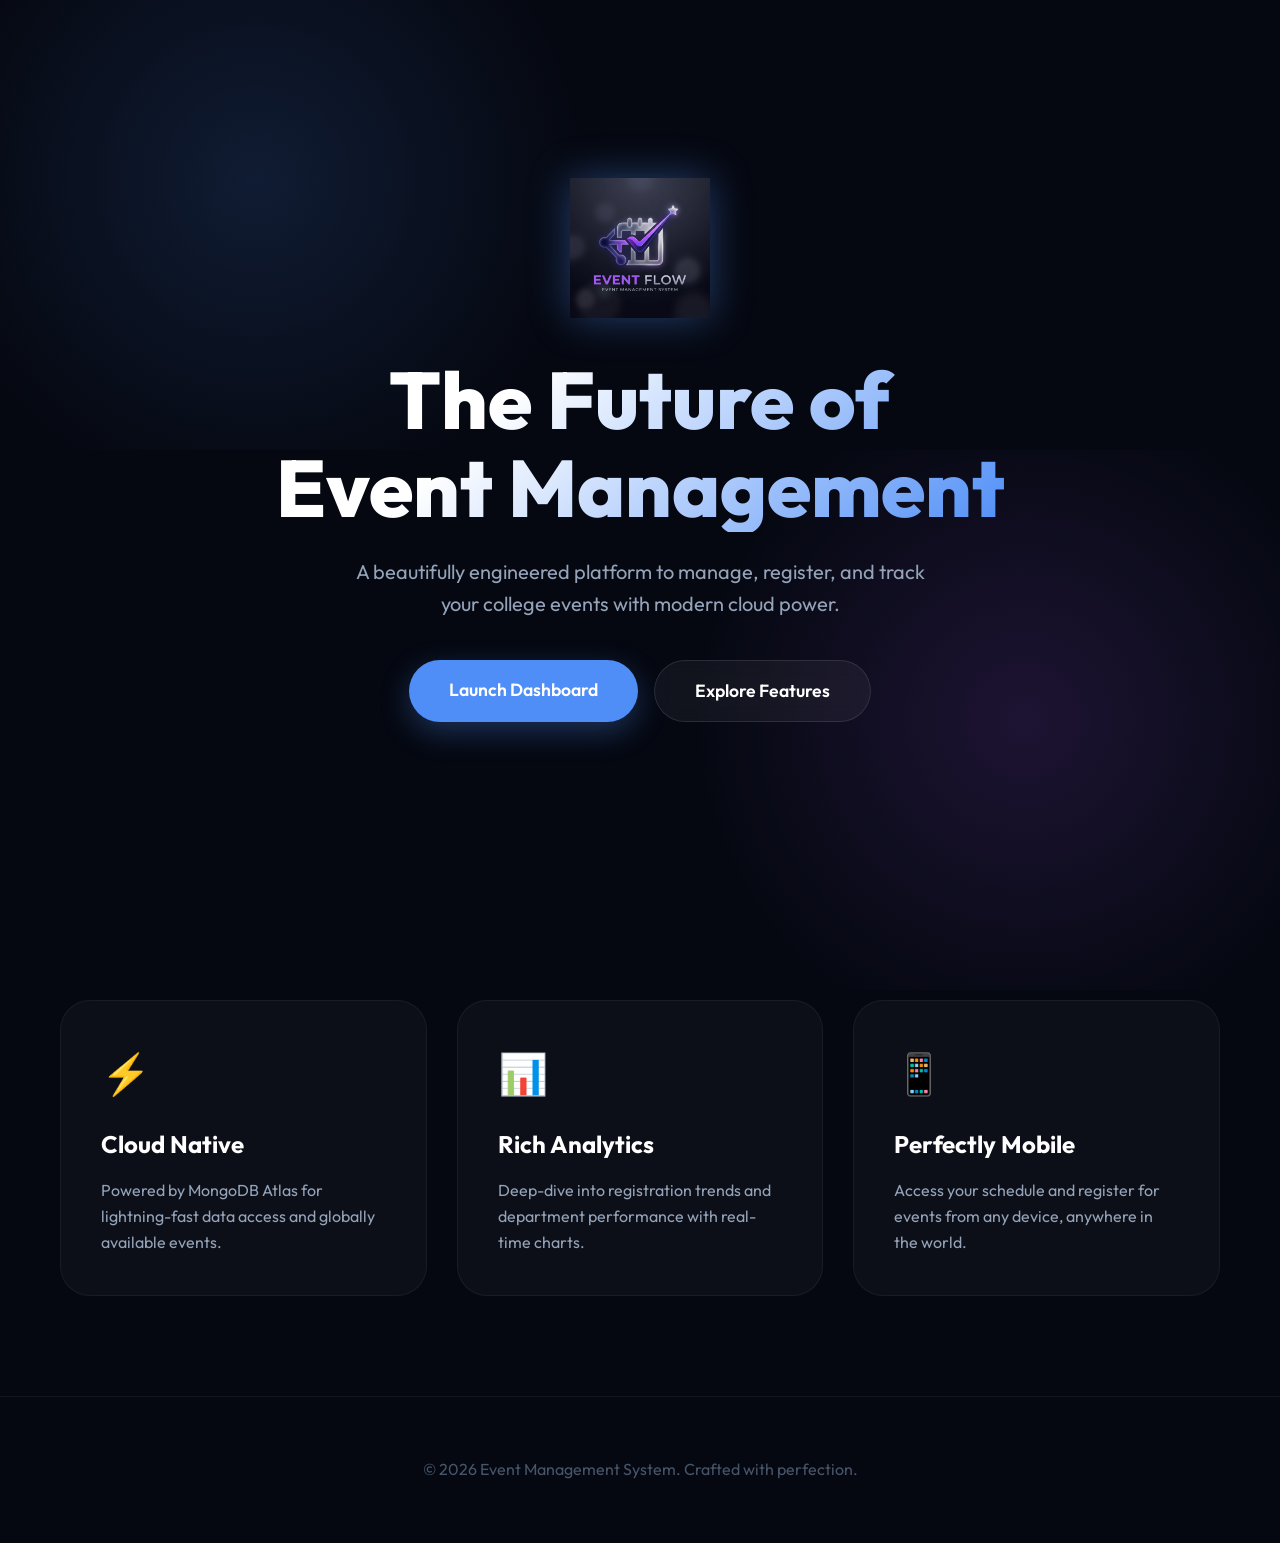
==== index.html @ 83a41660 "Initial commit: Event Management System with Flask backend, MongoDB integration, and responsive admi" ====
<!DOCTYPE html>
<html lang="en">
<head>
    <meta charset="UTF-8">
    <meta name="viewport" content="width=device-width, initial-scale=1.0">
    <title>EMS — Event Management Perfected</title>
    <link rel="stylesheet" href="/css/style.css">
    <link href="https://fonts.googleapis.com/css2?family=Outfit:wght@300;400;600;800&display=swap" rel="stylesheet">
    <style>
        :root {
            --primary-glow: radial-gradient(circle, rgba(79, 142, 247, 0.15), transparent 70%);
            --secondary-glow: radial-gradient(circle, rgba(168, 85, 247, 0.15), transparent 70%);
        }

        body {
            margin: 0;
            font-family: 'Outfit', sans-serif;
            background-color: #050811;
            color: #fff;
            overflow-x: hidden;
        }

        /* Hero Section */
        .hero {
            height: 100vh;
            display: flex;
            align-items: center;
            justify-content: center;
            position: relative;
            text-align: center;
            padding: 0 20px;
        }

        .glow-1 { position: absolute; top: -10%; left: -10%; width: 60%; height: 60%; background: var(--primary-glow); z-index: -1; }
        .glow-2 { position: absolute; bottom: -10%; right: -10%; width: 60%; height: 60%; background: var(--secondary-glow); z-index: -1; }

        .hero-content {
            max-width: 900px;
            animation: fadeInUp 1s ease-out;
        }

        .hero h1 {
            font-size: clamp(3rem, 8vw, 5rem);
            font-weight: 800;
            margin: 0;
            background: linear-gradient(135deg, #fff 30%, #4f8ef7);
            -webkit-background-clip: text;
            -webkit-text-fill-color: transparent;
            line-height: 1.1;
        }

        .hero p {
            font-size: 1.25rem;
            color: #94a3b8;
            margin: 24px 0 40px;
            line-height: 1.6;
        }

        .cta-group {
            display: flex;
            gap: 16px;
            justify-content: center;
        }

        .btn-hero {
            padding: 16px 40px;
            font-size: 1.1rem;
            font-weight: 600;
            border-radius: 50px;
            text-decoration: none;
            transition: all 0.3s cubic-bezier(0.4, 0, 0.2, 1);
        }

        .btn-primary {
            background: #4f8ef7;
            color: #fff;
            box-shadow: 0 10px 30px rgba(79, 142, 247, 0.3);
        }

        .btn-primary:hover {
            transform: translateY(-5px);
            box-shadow: 0 20px 40px rgba(79, 142, 247, 0.4);
        }

        .btn-outline {
            border: 1px solid rgba(255, 255, 255, 0.1);
            color: #fff;
            background: rgba(255, 255, 255, 0.05);
            backdrop-filter: blur(10px);
        }

        .btn-outline:hover {
            background: rgba(255, 255, 255, 0.1);
            border-color: rgba(255, 255, 255, 0.3);
        }

        /* Features Section */
        .features {
            padding: 100px 20px;
            max-width: 1200px;
            margin: 0 auto;
            display: grid;
            grid-template-columns: repeat(auto-fit, minmax(300px, 1fr));
            gap: 30px;
        }

        .feat-card {
            background: rgba(255, 255, 255, 0.03);
            border: 1px solid rgba(255, 255, 255, 0.05);
            padding: 40px;
            border-radius: 30px;
            transition: all 0.3s ease;
            text-align: left;
        }

        .feat-card:hover {
            background: rgba(255, 255, 255, 0.05);
            border-color: #4f8ef7;
            transform: translateY(-10px);
        }

        .feat-icon {
            font-size: 2.5rem;
            margin-bottom: 20px;
            display: block;
        }

        .feat-card h3 {
            font-size: 1.5rem;
            margin: 0 0 15px;
        }

        .feat-card p {
            color: #94a3b8;
            line-height: 1.6;
        }

        @keyframes fadeInUp {
            from { opacity: 0; transform: translateY(30px); }
            to { opacity: 1; transform: translateY(0); }
        }

        /* Floating Animation */
        .floating {
            animation: floating 3s ease-in-out infinite;
        }

        @keyframes floating {
            0%, 100% { transform: translateY(0); }
            50% { transform: translateY(-20px); }
        }

        @media (max-width: 768px) {
            .cta-group { flex-direction: column; }
            .hero h1 { font-size: 3rem; }
        }
    </style>
</head>
<body>
    <div class="glow-1"></div>
    <div class="glow-2"></div>

    <section class="hero">
        <div class="hero-content">
            <div class="floating" style="margin-bottom: 30px;">
                <img src="/assets/images/logo.png" alt="EMS Logo" style="width: 140px; height: 140px; object-fit: contain; filter: drop-shadow(0 0 20px rgba(79, 142, 247, 0.4));">
            </div>
            <h1>The Future of <br>Event Management</h1>
            <p>A beautifully engineered platform to manage, register, and track <br>your college events with modern cloud power.</p>
            <div class="cta-group">
                <a href="/login.html" class="btn-hero btn-primary">Launch Dashboard</a>
                <a href="#features" class="btn-hero btn-outline">Explore Features</a>
            </div>
        </div>
    </section>

    <section class="features" id="features">
        <div class="feat-card">
            <span class="feat-icon">⚡</span>
            <h3>Cloud Native</h3>
            <p>Powered by MongoDB Atlas for lightning-fast data access and globally available events.</p>
        </div>
        <div class="feat-card">
            <span class="feat-icon">📊</span>
            <h3>Rich Analytics</h3>
            <p>Deep-dive into registration trends and department performance with real-time charts.</p>
        </div>
        <div class="feat-card">
            <span class="feat-icon">📱</span>
            <h3>Perfectly Mobile</h3>
            <p>Access your schedule and register for events from any device, anywhere in the world.</p>
        </div>
    </section>

    <footer style="padding: 60px 20px; text-align: center; border-top: 1px solid rgba(255,255,255,0.05); color: #475569;">
        &copy; 2026 Event Management System. Crafted with perfection.
    </footer>
</body>
</html>
---- css/style.css ----
/* =========================================
   Event Management System — Global Styles
   Premium Dark Glassmorphism Theme
   ========================================= */

@import url('https://fonts.googleapis.com/css2?family=Inter:wght@300;400;500;600;700;800&display=swap');

/* ========== CSS VARIABLES ========== */
:root {
  --bg-primary:       #0a0e1a;
  --bg-secondary:     #0f1525;
  --bg-card:          rgba(255,255,255,0.05);
  --bg-card-hover:    rgba(255,255,255,0.09);
  --glass-border:     rgba(255,255,255,0.10);
  --glass-shadow:     0 8px 32px rgba(0,0,0,0.4);

  --accent-blue:      #4f8ef7;
  --accent-purple:    #a855f7;
  --accent-green:     #22c55e;
  --accent-orange:    #f97316;
  --accent-red:       #ef4444;
  --accent-cyan:      #06b6d4;
  --accent-pink:      #ec4899;

  --text-primary:     #f1f5f9;
  --text-secondary:   #94a3b8;
  --text-muted:       #64748b;

  --sidebar-width:    260px;
  --navbar-height:    64px;

  --border-radius:    12px;
  --border-radius-lg: 20px;
  --transition:       all 0.25s cubic-bezier(0.4, 0, 0.2, 1);
}

/* ========== RESET ========== */
*, *::before, *::after { box-sizing: border-box; margin: 0; padding: 0; }
html { scroll-behavior: smooth; }
body {
  font-family: 'Inter', -apple-system, sans-serif;
  background: var(--bg-primary);
  color: var(--text-primary);
  min-height: 100vh;
  line-height: 1.6;
  overflow-x: hidden;
}
a { text-decoration: none; color: inherit; }
img { max-width: 100%; }
ul { list-style: none; }
input, textarea, select, button { font-family: inherit; }

/* ========== SCROLLBAR ========== */
::-webkit-scrollbar { width: 6px; height: 6px; }
::-webkit-scrollbar-track { background: var(--bg-secondary); }
::-webkit-scrollbar-thumb { background: var(--glass-border); border-radius: 3px; }
::-webkit-scrollbar-thumb:hover { background: var(--accent-blue); }

/* ========== LAYOUT ========== */
.app-wrapper {
  display: flex;
  min-height: 100vh;
}

/* ========== SIDEBAR ========== */
.sidebar {
  width: var(--sidebar-width);
  min-height: 100vh;
  background: var(--bg-secondary);
  border-right: 1px solid var(--glass-border);
  display: flex;
  flex-direction: column;
  position: fixed;
  top: 0; left: 0;
  z-index: 100;
  transition: var(--transition);
}
.sidebar-logo {
  padding: 24px 20px;
  border-bottom: 1px solid var(--glass-border);
  display: flex;
  align-items: center;
  gap: 12px;
}
.sidebar-logo .logo-icon {
  width: 42px; height: 42px;
  display: flex; align-items: center; justify-content: center;
  overflow: hidden;
}
.sidebar-logo .logo-icon img {
  width: 100%; height: 100%; object-fit: contain;
}
.sidebar-logo h2 {
  font-size: 16px; font-weight: 700;
  background: linear-gradient(135deg, var(--accent-blue), var(--accent-purple));
  -webkit-background-clip: text; -webkit-text-fill-color: transparent;
  line-height: 1.2;
}
.sidebar-logo span { font-size: 11px; color: var(--text-muted); font-weight: 500; }

.sidebar-nav { flex: 1; padding: 16px 12px; overflow-y: auto; }
.nav-section-title {
  font-size: 10px; font-weight: 700; letter-spacing: 1.2px;
  color: var(--text-muted); text-transform: uppercase;
  padding: 8px 8px 6px; margin-top: 12px;
}
.nav-item {
  display: flex; align-items: center; gap: 12px;
  padding: 11px 12px; border-radius: 10px;
  margin-bottom: 2px; cursor: pointer;
  color: var(--text-secondary);
  transition: var(--transition); font-size: 14px; font-weight: 500;
}
.nav-item:hover {
  background: var(--bg-card-hover);
  color: var(--text-primary);
}
.nav-item.active {
  background: linear-gradient(135deg, rgba(79,142,247,0.2), rgba(168,85,247,0.15));
  color: var(--accent-blue);
  border: 1px solid rgba(79,142,247,0.2);
}
.nav-item .nav-icon { font-size: 18px; width: 20px; text-align: center; }
.nav-item.logout-item { color: var(--accent-red); margin-top: 8px; }
.nav-item.logout-item:hover { background: rgba(239,68,68,0.1); }

.sidebar-user {
  padding: 16px 12px;
  border-top: 1px solid var(--glass-border);
  display: flex; align-items: center; gap: 10px;
}
.sidebar-user .avatar {
  width: 38px; height: 38px; border-radius: 50%;
  background: linear-gradient(135deg, var(--accent-blue), var(--accent-purple));
  display: flex; align-items: center; justify-content: center;
  font-weight: 700; font-size: 14px;
}
.sidebar-user .user-info { flex: 1; min-width: 0; }
.sidebar-user .user-name { font-size: 13px; font-weight: 600; truncate; }
.sidebar-user .user-role {
  font-size: 11px; color: var(--text-muted); text-transform: capitalize;
  background: var(--bg-card); border-radius: 4px; padding: 1px 6px;
  display: inline-block; margin-top: 1px;
}

/* ========== MAIN CONTENT ========== */
.main-content {
  margin-left: var(--sidebar-width);
  flex: 1;
  min-height: 100vh;
  display: flex;
  flex-direction: column;
}

/* ========== NAVBAR ========== */
.navbar {
  height: var(--navbar-height);
  background: rgba(15,21,37,0.8);
  backdrop-filter: blur(20px);
  border-bottom: 1px solid var(--glass-border);
  display: flex; align-items: center; justify-content: space-between;
  padding: 0 28px;
  position: sticky; top: 0; z-index: 90;
}
.navbar-left { display: flex; align-items: center; gap: 12px; }
.navbar-title { font-size: 20px; font-weight: 700; }
.navbar-subtitle { font-size: 13px; color: var(--text-muted); }
.navbar-right { display: flex; align-items: center; gap: 16px; }
.btn-menu-toggle {
  display: none; background: none; border: none;
  color: var(--text-primary); font-size: 22px; cursor: pointer;
}
.breadcrumb { display: flex; align-items: center; gap: 6px; font-size: 13px; color: var(--text-muted); }
.breadcrumb span { color: var(--accent-blue); font-weight: 600; }

/* ========== PAGE CONTENT ========== */
.page-content { padding: 28px; flex: 1; }
.page-header {
  display: flex; align-items: center; justify-content: space-between;
  margin-bottom: 28px; flex-wrap: wrap; gap: 12px;
}
.page-header h1 { font-size: 24px; font-weight: 700; }
.page-header p { font-size: 14px; color: var(--text-muted); margin-top: 2px; }

/* ========== STAT CARDS ========== */
.stats-grid {
  display: grid;
  grid-template-columns: repeat(auto-fit, minmax(200px, 1fr));
  gap: 20px;
  margin-bottom: 28px;
}
.stat-card {
  background: var(--bg-card);
  border: 1px solid var(--glass-border);
  border-radius: var(--border-radius);
  padding: 22px;
  backdrop-filter: blur(10px);
  transition: var(--transition);
  position: relative; overflow: hidden;
}
.stat-card::before {
  content: '';
  position: absolute; top: 0; left: 0; right: 0;
  height: 3px;
  background: linear-gradient(90deg, var(--card-color1, var(--accent-blue)), var(--card-color2, var(--accent-purple)));
}
.stat-card:hover {
  border-color: rgba(79,142,247,0.3);
  transform: translateY(-2px);
  box-shadow: var(--glass-shadow);
}
.stat-icon {
  font-size: 28px; margin-bottom: 12px;
  display: inline-flex; align-items: center; justify-content: center;
  width: 52px; height: 52px; border-radius: 12px;
  background: var(--bg-card-hover);
}
.stat-value { font-size: 32px; font-weight: 800; line-height: 1; margin-bottom: 4px; }
.stat-label { font-size: 13px; color: var(--text-muted); font-weight: 500; }

/* ========== CARD ========== */
.card {
  background: var(--bg-card);
  border: 1px solid var(--glass-border);
  border-radius: var(--border-radius-lg);
  padding: 24px;
  backdrop-filter: blur(10px);
}
.card-header {
  display: flex; align-items: center; justify-content: space-between;
  margin-bottom: 20px; flex-wrap: wrap; gap: 10px;
}
.card-title { font-size: 16px; font-weight: 700; }
.card-subtitle { font-size: 13px; color: var(--text-muted); margin-top: 2px; }

/* ========== GRID LAYOUTS ========== */
.grid-2 { display: grid; grid-template-columns: repeat(auto-fit, minmax(400px, 1fr)); gap: 20px; }
.grid-3 { display: grid; grid-template-columns: repeat(auto-fit, minmax(280px, 1fr)); gap: 20px; }

/* ========== BUTTONS ========== */
.btn {
  display: inline-flex; align-items: center; gap: 8px;
  padding: 9px 18px; border-radius: 9px;
  font-size: 14px; font-weight: 600; cursor: pointer;
  border: none; transition: var(--transition); white-space: nowrap;
}
.btn-primary {
  background: linear-gradient(135deg, var(--accent-blue), var(--accent-purple));
  color: #fff;
}
.btn-primary:hover { opacity: 0.9; transform: translateY(-1px); box-shadow: 0 4px 20px rgba(79,142,247,0.35); }
.btn-secondary {
  background: var(--bg-card);
  border: 1px solid var(--glass-border);
  color: var(--text-primary);
}
.btn-secondary:hover { background: var(--bg-card-hover); }
.btn-danger { background: rgba(239,68,68,0.15); border: 1px solid rgba(239,68,68,0.3); color: var(--accent-red); }
.btn-danger:hover { background: rgba(239,68,68,0.25); }
.btn-success { background: rgba(34,197,94,0.15); border: 1px solid rgba(34,197,94,0.3); color: var(--accent-green); }
.btn-success:hover { background: rgba(34,197,94,0.25); }
.btn-sm { padding: 6px 12px; font-size: 12px; border-radius: 7px; }
.btn-icon { padding: 8px; border-radius: 8px; }

/* ========== TABLE ========== */
.table-container { overflow-x: auto; border-radius: 12px; }
table { width: 100%; border-collapse: collapse; font-size: 14px; }
thead tr { border-bottom: 1px solid var(--glass-border); }
thead th {
  padding: 12px 16px; text-align: left;
  font-size: 12px; font-weight: 700; letter-spacing: 0.5px;
  color: var(--text-muted); text-transform: uppercase; white-space: nowrap;
}
tbody tr {
  border-bottom: 1px solid rgba(255,255,255,0.04);
  transition: var(--transition);
}
tbody tr:hover { background: var(--bg-card-hover); }
tbody td { padding: 14px 16px; color: var(--text-secondary); }
.td-name { color: var(--text-primary); font-weight: 600; }
.td-actions { display: flex; gap: 6px; }
.empty-state {
  text-align: center; padding: 48px 24px; color: var(--text-muted);
}
.empty-state .empty-icon { font-size: 48px; margin-bottom: 12px; }

/* ========== BADGES ========== */
.badge {
  display: inline-flex; align-items: center; gap: 4px;
  padding: 3px 10px; border-radius: 20px;
  font-size: 11px; font-weight: 700; letter-spacing: 0.3px;
}
.badge-blue    { background: rgba(79,142,247,0.15); color: var(--accent-blue); }
.badge-green   { background: rgba(34,197,94,0.15);  color: var(--accent-green); }
.badge-orange  { background: rgba(249,115,22,0.15); color: var(--accent-orange); }
.badge-red     { background: rgba(239,68,68,0.15);  color: var(--accent-red); }
.badge-purple  { background: rgba(168,85,247,0.15); color: var(--accent-purple); }
.badge-cyan    { background: rgba(6,182,212,0.15);  color: var(--accent-cyan); }

/* ========== FORMS ========== */
.form-group { margin-bottom: 18px; }
.form-label { display: block; font-size: 13px; font-weight: 600; margin-bottom: 7px; color: var(--text-secondary); }
.form-control {
  width: 100%; padding: 10px 14px;
  background: rgba(255,255,255,0.05);
  border: 1px solid var(--glass-border);
  border-radius: 9px; color: var(--text-primary);
  font-size: 14px; transition: var(--transition);
}
.form-control:focus {
  outline: none;
  border-color: var(--accent-blue);
  box-shadow: 0 0 0 3px rgba(79,142,247,0.15);
}
.form-control::placeholder { color: var(--text-muted); }
.form-control option { background: var(--bg-secondary); }
.form-row { display: grid; grid-template-columns: 1fr 1fr; gap: 16px; }

/* ========== MODAL ========== */
.modal-overlay {
  position: fixed; inset: 0;
  background: rgba(0,0,0,0.6);
  backdrop-filter: blur(4px);
  display: flex; align-items: center; justify-content: center;
  z-index: 200; opacity: 0; pointer-events: none;
  transition: var(--transition);
}
.modal-overlay.active { opacity: 1; pointer-events: all; }
.modal {
  background: var(--bg-secondary);
  border: 1px solid var(--glass-border);
  border-radius: var(--border-radius-lg);
  padding: 28px; width: 100%; max-width: 540px;
  max-height: 90vh; overflow-y: auto;
  transform: translateY(20px) scale(0.97);
  transition: var(--transition);
}
.modal-overlay.active .modal { transform: translateY(0) scale(1); }
.modal-header {
  display: flex; align-items: center; justify-content: space-between;
  margin-bottom: 24px;
}
.modal-title { font-size: 18px; font-weight: 700; }
.modal-close {
  background: none; border: none; color: var(--text-muted);
  font-size: 22px; cursor: pointer; line-height: 1;
  transition: var(--transition);
}
.modal-close:hover { color: var(--text-primary); }
.modal-footer { display: flex; gap: 10px; justify-content: flex-end; margin-top: 24px; }

/* ========== SEARCH & FILTER BAR ========== */
.toolbar {
  display: flex; align-items: center; gap: 12px;
  margin-bottom: 20px; flex-wrap: wrap;
}
.search-box {
  position: relative; flex: 1; min-width: 200px; max-width: 320px;
}
.search-box .search-icon {
  position: absolute; left: 12px; top: 50%; transform: translateY(-50%);
  color: var(--text-muted); font-size: 16px;
}
.search-box input {
  padding-left: 38px; width: 100%;
}

/* ========== TOAST ========== */
.toast-container {
  position: fixed; bottom: 24px; right: 24px;
  display: flex; flex-direction: column; gap: 10px;
  z-index: 999;
}
.toast {
  background: var(--bg-secondary);
  border: 1px solid var(--glass-border);
  border-radius: 10px;
  padding: 14px 18px;
  display: flex; align-items: center; gap: 12px;
  min-width: 280px; max-width: 360px;
  box-shadow: 0 8px 32px rgba(0,0,0,0.4);
  animation: slideIn 0.3s ease;
  font-size: 14px; font-weight: 500;
}
.toast.success { border-left: 4px solid var(--accent-green); }
.toast.error   { border-left: 4px solid var(--accent-red); }
.toast.info    { border-left: 4px solid var(--accent-blue); }
@keyframes slideIn { from { transform: translateX(100%); opacity: 0; } to { transform: translateX(0); opacity: 1; } }
@keyframes fadeOut { to { opacity: 0; transform: translateX(100%); } }

/* ========== CHART WRAPPER ========== */
.chart-wrapper { position: relative; width: 100%; }

/* ========== LOGIN PAGE ========== */
.login-page {
  min-height: 100vh;
  display: flex; align-items: center; justify-content: center;
  background: var(--bg-primary);
  position: relative; overflow: hidden;
}
.login-bg {
  position: absolute; inset: 0;
  background:
    radial-gradient(ellipse 60% 50% at 20% 20%, rgba(79,142,247,0.12), transparent),
    radial-gradient(ellipse 50% 50% at 80% 80%, rgba(168,85,247,0.10), transparent);
}
.login-card {
  position: relative;
  background: rgba(15,21,37,0.8);
  border: 1px solid var(--glass-border);
  border-radius: 24px;
  padding: 44px 40px;
  width: 100%; max-width: 440px;
  backdrop-filter: blur(20px);
  box-shadow: var(--glass-shadow);
}
.login-logo {
  text-align: center; margin-bottom: 32px;
}
.login-logo .logo-big {
  width: 80px; height: 80px;
  display: inline-flex; align-items: center; justify-content: center;
  margin-bottom: 12px;
}
.login-logo .logo-big img {
  width: 100%; height: 100%; object-fit: contain;
}
.login-logo h1 { font-size: 22px; font-weight: 800; }
.login-logo p { font-size: 13px; color: var(--text-muted); margin-top: 4px; }
.login-tabs {
  display: flex; gap: 0; background: var(--bg-card);
  border-radius: 9px; padding: 3px; margin-bottom: 24px;
}
.login-tab {
  flex: 1; padding: 8px; border-radius: 7px;
  text-align: center; font-size: 13px; font-weight: 600;
  cursor: pointer; color: var(--text-muted); transition: var(--transition);
}
.login-tab.active { background: var(--accent-blue); color: #fff; }
.login-btn {
  width: 100%; padding: 13px; border-radius: 10px;
  background: linear-gradient(135deg, var(--accent-blue), var(--accent-purple));
  color: #fff; font-size: 15px; font-weight: 700; border: none;
  cursor: pointer; transition: var(--transition); margin-top: 8px;
}
.login-btn:hover { opacity: 0.9; transform: translateY(-1px); box-shadow: 0 8px 24px rgba(79,142,247,0.35); }
.login-divider {
  text-align: center; color: var(--text-muted); font-size: 12px;
  margin: 16px 0; position: relative;
}
.login-divider::before, .login-divider::after {
  content: ''; position: absolute; top: 50%; height: 1px;
  width: 42%; background: var(--glass-border);
}
.login-divider::before { left: 0; }
.login-divider::after { right: 0; }
.register-link a { color: var(--accent-blue); font-weight: 600; }

/* ========== ANIMATIONS ========== */
@keyframes fadeIn { from { opacity: 0; } to { opacity: 1; } }
@keyframes slideUp { from { transform: translateY(20px); opacity: 0; } to { transform: translateY(0); opacity: 1; } }
@keyframes float { 0%, 100% { transform: translateY(0); } 50% { transform: translateY(-10px); } }
@keyframes pulseGlow { 0%, 100% { opacity: 0.5; transform: scale(1); } 50% { opacity: 0.8; transform: scale(1.05); } }

.animate-fade { animation: fadeIn 0.6s ease forwards; }
.animate-slide { animation: slideUp 0.6s ease forwards; }
.floating { animation: float 3s ease-in-out infinite; }

/* Enhanced Glass Effect */
.glass {
  background: rgba(255, 255, 255, 0.03);
  backdrop-filter: blur(12px) saturate(180%);
  border: 1px solid rgba(255, 255, 255, 0.08);
  box-shadow: 0 8px 32px 0 rgba(0, 0, 0, 0.37);
}

.glass:hover {
  background: rgba(255, 255, 255, 0.06);
  border-color: rgba(255, 255, 255, 0.2);
}

/* ========== LOADING ========== */
.loading-spinner {
  display: inline-block; width: 20px; height: 20px;
  border: 3px solid rgba(255,255,255,0.2);
  border-top-color: #fff; border-radius: 50%;
  animation: spin 0.8s linear infinite;
}
@keyframes spin { to { transform: rotate(360deg); } }
.page-loader {
  display: flex; align-items: center; justify-content: center;
  min-height: 200px; color: var(--text-muted); gap: 12px;
}

/* ========== EVENT CARDS ========== */
.events-grid { display: grid; grid-template-columns: repeat(auto-fill, minmax(300px, 1fr)); gap: 20px; }
.event-card {
  background: var(--bg-card);
  border: 1px solid var(--glass-border);
  border-radius: var(--border-radius);
  padding: 20px; transition: var(--transition);
  position: relative; overflow: hidden;
}
.event-card::after {
  content: '';
  position: absolute; top: 0; right: 0;
  width: 120px; height: 120px;
  background: radial-gradient(circle, rgba(79,142,247,0.08), transparent);
  border-radius: 50%;
}
.event-card:hover { border-color: rgba(79,142,247,0.3); transform: translateY(-2px); box-shadow: var(--glass-shadow); }
.event-card-header { display: flex; align-items: flex-start; justify-content: space-between; margin-bottom: 12px; }
.event-date-badge {
  background: var(--bg-card-hover);
  border-radius: 8px; padding: 6px 10px;
  text-align: center; min-width: 50px;
}
.event-date-badge .day { font-size: 22px; font-weight: 800; line-height: 1; }
.event-date-badge .month { font-size: 10px; font-weight: 600; color: var(--accent-blue); text-transform: uppercase; }
.event-title { font-size: 16px; font-weight: 700; margin-bottom: 6px; }
.event-meta { display: flex; flex-direction: column; gap: 4px; margin-bottom: 14px; }
.event-meta-item { display: flex; align-items: center; gap: 6px; font-size: 12px; color: var(--text-muted); }
.event-footer { display: flex; align-items: center; justify-content: space-between; flex-wrap: wrap; gap: 8px; }
.capacity-bar { margin-top: 10px; }
.capacity-bar-track {
  height: 4px; background: var(--bg-card-hover);
  border-radius: 2px; overflow: hidden;
}
.capacity-bar-fill {
  height: 100%; border-radius: 2px;
  background: linear-gradient(90deg, var(--accent-blue), var(--accent-purple));
  transition: width 0.5s ease;
}

/* ========== RESPONSIVE ========== */
@media (max-width: 1024px) {
  .form-row { grid-template-columns: 1fr; }
}
@media (max-width: 768px) {
  .sidebar { transform: translateX(-100%); }
  .sidebar.open { transform: translateX(0); }
  .sidebar-overlay {
    display: none; position: fixed; inset: 0;
    background: rgba(0,0,0,0.5); z-index: 99;
  }
  .sidebar.open ~ .sidebar-overlay { display: block; }
  .main-content { margin-left: 0; }
  .btn-menu-toggle { display: block; }
  .page-content { padding: 16px; }
  .stats-grid { grid-template-columns: 1fr 1fr; }
  .grid-2 { grid-template-columns: 1fr; }
  .modal { margin: 16px; max-width: calc(100% - 32px); }
}
@media (max-width: 480px) {
  .stats-grid { grid-template-columns: 1fr; }
  .login-card { padding: 28px 20px; }
}
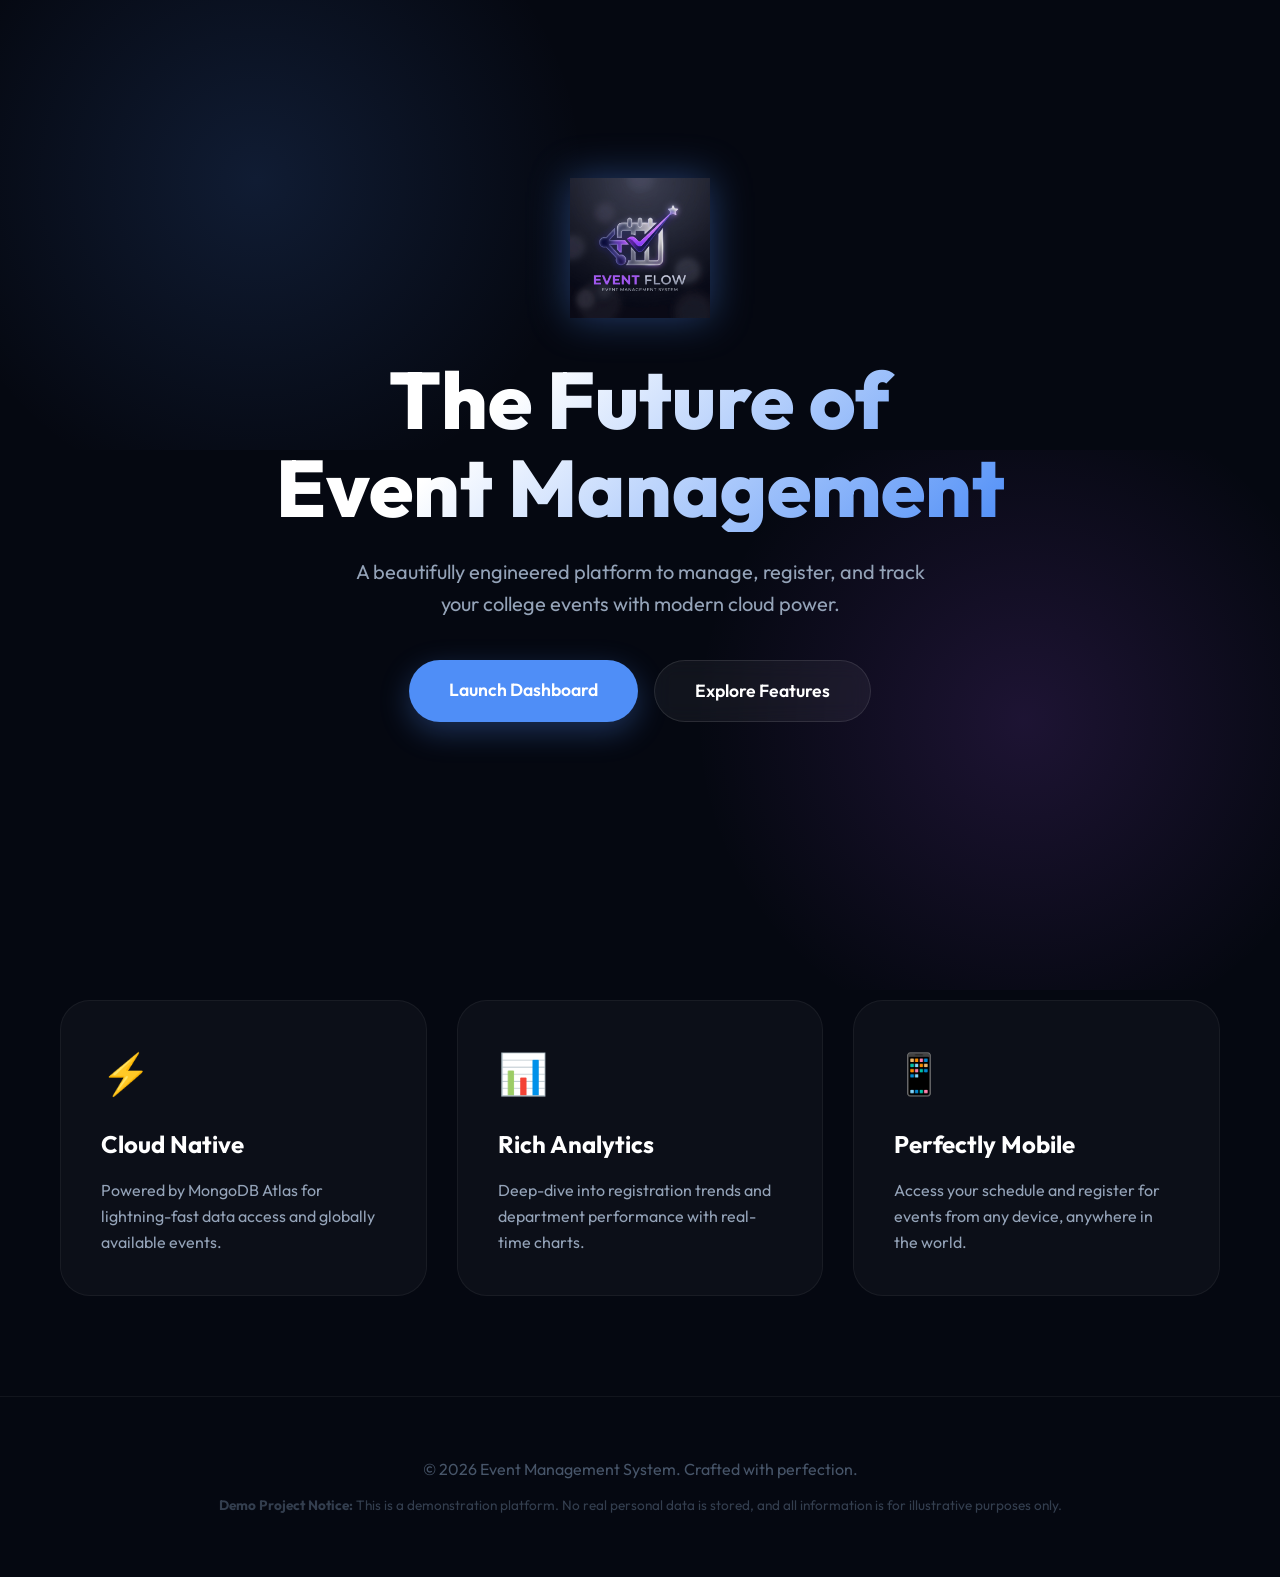
==== commit 56654ca7: "COMMIT 4" ====
--- a/index.html
+++ b/index.html
@@ -193,7 +193,10 @@
     </section>
 
     <footer style="padding: 60px 20px; text-align: center; border-top: 1px solid rgba(255,255,255,0.05); color: #475569;">
-        &copy; 2026 Event Management System. Crafted with perfection.
+        <p>&copy; 2026 Event Management System. Crafted with perfection.</p>
+        <p style="font-size: 0.85rem; margin-top: 12px; opacity: 0.7;">
+            <strong>Demo Project Notice:</strong> This is a demonstration platform. No real personal data is stored, and all information is for illustrative purposes only.
+        </p>
     </footer>
 </body>
 </html>
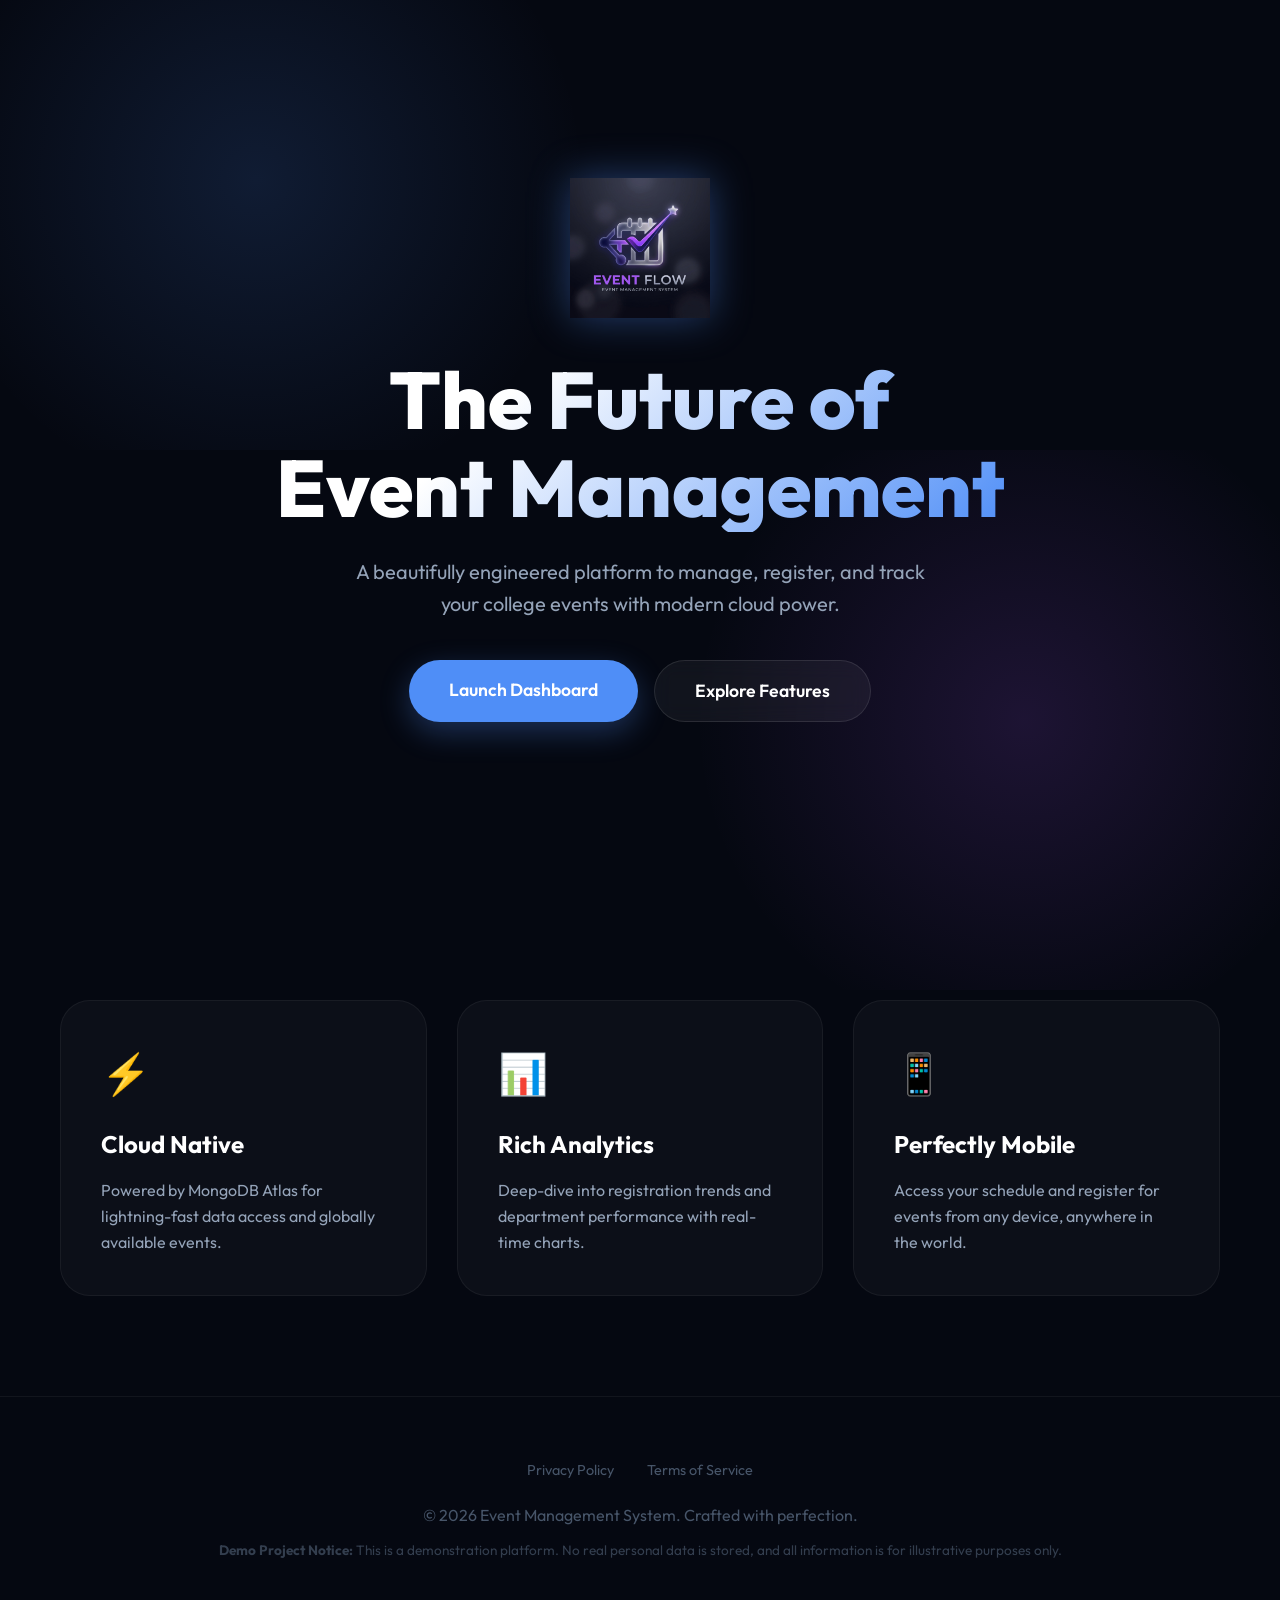
==== commit e1b03879: "commit7" ====
--- a/index.html
+++ b/index.html
@@ -4,6 +4,9 @@
     <meta charset="UTF-8">
     <meta name="viewport" content="width=device-width, initial-scale=1.0">
     <title>EMS — Event Management Perfected</title>
+    <meta name="description" content="The ultimate Event Management System. Secure, scalable, and beautifully designed for your campus events." />
+    <meta property="og:title" content="EMS — Event Management" />
+    <meta property="og:description" content="Manage and register for university events with ease." />
     <link rel="stylesheet" href="/css/style.css">
     <link href="https://fonts.googleapis.com/css2?family=Outfit:wght@300;400;600;800&display=swap" rel="stylesheet">
     <style>
@@ -193,6 +196,10 @@
     </section>
 
     <footer style="padding: 60px 20px; text-align: center; border-top: 1px solid rgba(255,255,255,0.05); color: #475569;">
+        <div style="margin-bottom: 20px;">
+            <a href="#" style="color: #475569; text-decoration: none; margin: 0 15px; font-size: 0.9rem;">Privacy Policy</a>
+            <a href="#" style="color: #475569; text-decoration: none; margin: 0 15px; font-size: 0.9rem;">Terms of Service</a>
+        </div>
         <p>&copy; 2026 Event Management System. Crafted with perfection.</p>
         <p style="font-size: 0.85rem; margin-top: 12px; opacity: 0.7;">
             <strong>Demo Project Notice:</strong> This is a demonstration platform. No real personal data is stored, and all information is for illustrative purposes only.
